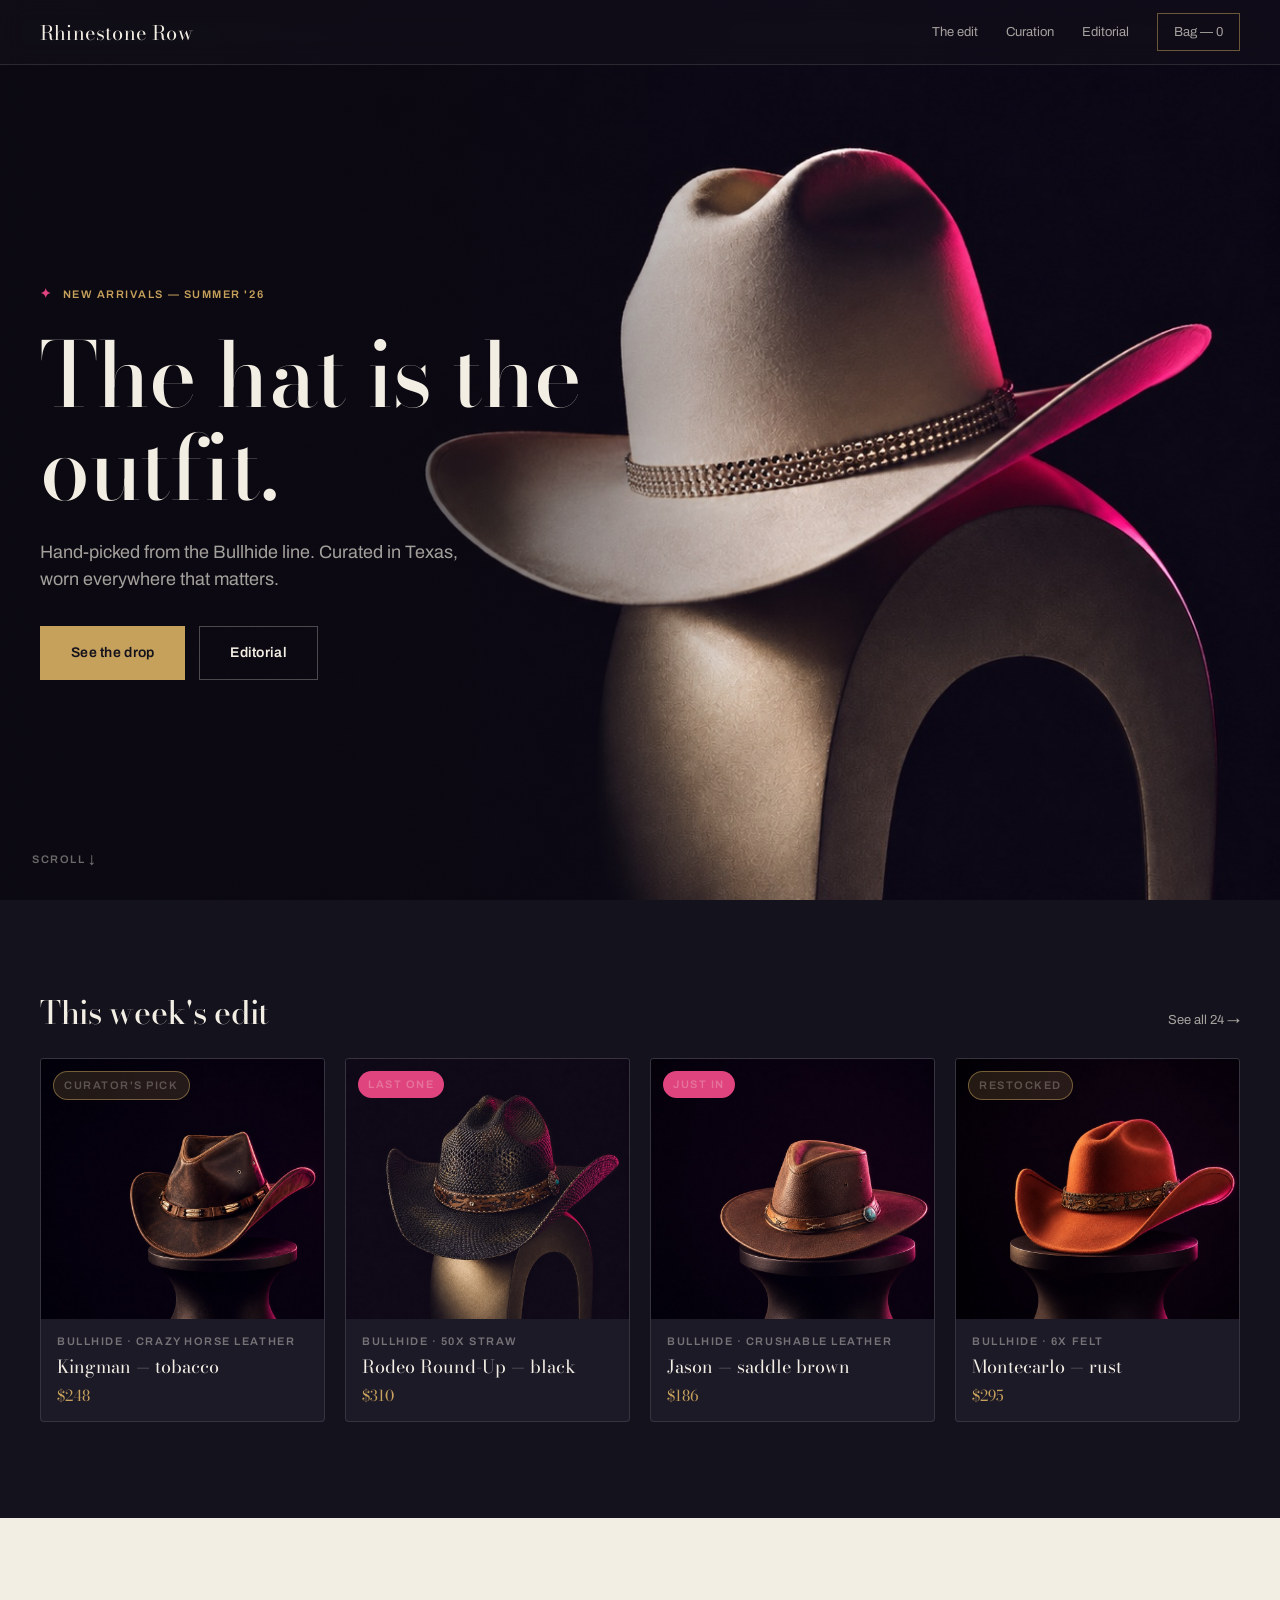
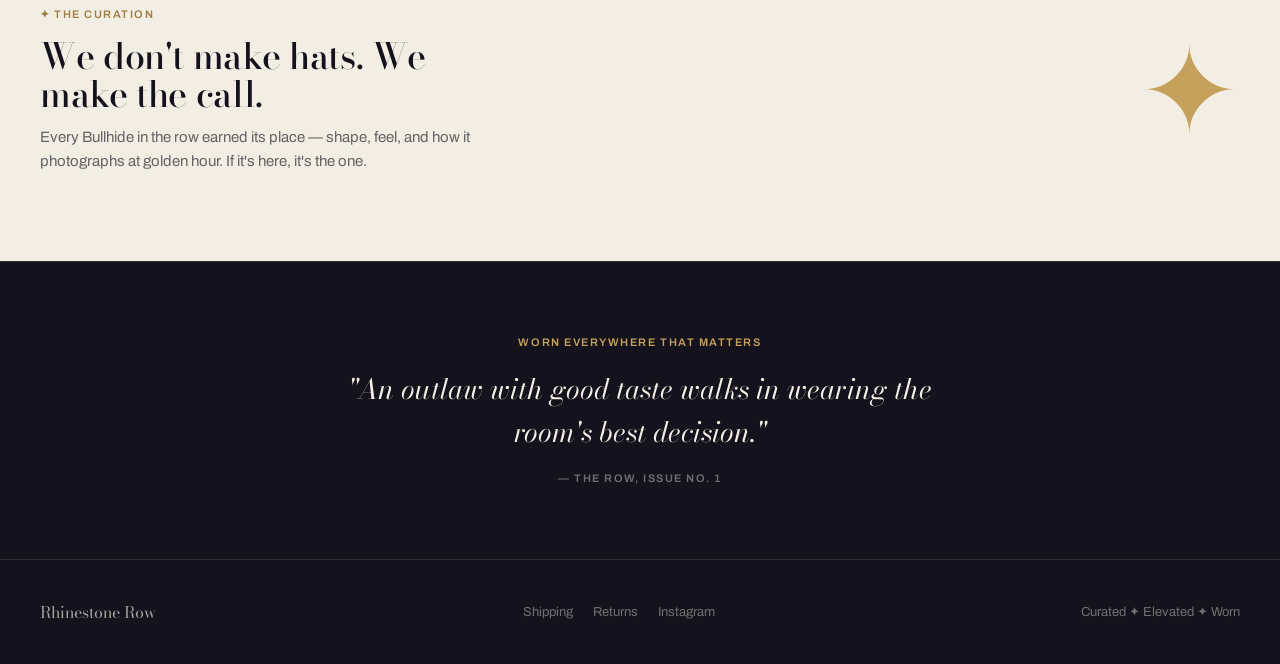
==== index.html @ 2b97e751 "Rhinestone Row landing — hero, catálogo y design system Co-Authored-By: Claude Opus 4.8 <noreply@ant" ====
<!DOCTYPE html>
<html lang="en">
<head>
<meta charset="UTF-8">
<meta name="viewport" content="width=device-width, initial-scale=1.0">
<title>Rhinestone Row — The hat is the outfit</title>
<link rel="stylesheet" href="styles.css">
<style>
/* ---------- Page layout ---------- */
.wrap{max-width:1200px;margin:0 auto;padding:0 32px}

/* ---------- Nav ---------- */
.nav{position:fixed;top:0;left:0;right:0;z-index:10;backdrop-filter:blur(12px);-webkit-backdrop-filter:blur(12px);background:rgba(20,18,28,.55);border-bottom:1px solid var(--border-subtle)}
.nav-inner{display:flex;align-items:center;justify-content:space-between;height:64px}
.nav-logo{font-family:var(--font-display);font-size:20px;color:var(--text-primary);letter-spacing:.01em}
.nav-logo:hover{opacity:1}
.nav-links{display:flex;gap:28px;align-items:center}
.nav-links a{font-family:var(--font-ui);font-size:var(--type-small);color:var(--text-secondary)}
.nav-links a:hover{color:var(--text-primary);opacity:1}
.nav-bag{font-family:var(--font-ui);font-size:var(--type-small);color:var(--champagne);border:1px solid var(--border-foil);padding:8px 16px;transition:background var(--dur-fast) var(--ease-out)}
.nav-bag:hover{background:rgba(198,161,91,.12);opacity:1}

/* ---------- Hero ---------- */
.hero{position:relative;min-height:100svh;display:flex;align-items:center;background:#0B0910 url('assets/hero.jpg') no-repeat right center / cover}
.hero::after{content:'';position:absolute;inset:0;background:linear-gradient(90deg,rgba(11,9,16,.88) 0%,rgba(11,9,16,.62) 34%,rgba(11,9,16,0) 62%)}
.hero-content{position:relative;z-index:1;display:flex;flex-direction:column;align-items:flex-start;gap:24px;padding-top:64px;max-width:640px}
.hero-eyebrow{color:var(--champagne);display:flex;align-items:center;gap:10px}
.hero-eyebrow .spark{color:var(--fuchsia);font-size:13px}
.hero h1{font-size:var(--type-hero);color:var(--pearl);max-width:560px}
.hero-dek{font-family:var(--font-ui);font-size:var(--type-lead);color:var(--text-secondary);max-width:420px;margin:0}
.hero-ctas{display:flex;gap:14px;margin-top:8px}
.hero-scroll{position:absolute;bottom:32px;left:32px;z-index:1;color:var(--text-tertiary);display:flex;align-items:center;gap:10px}

/* ---------- Buttons ---------- */
.btn{font-family:var(--font-ui);font-weight:var(--weight-ui-semibold);letter-spacing:.02em;cursor:pointer;border:1px solid transparent;border-radius:var(--radius-0);display:inline-flex;align-items:center;justify-content:center;gap:8px;padding:15px 30px;font-size:14px;transition:background var(--dur-fast) var(--ease-out),color var(--dur-fast) var(--ease-out),border-color var(--dur-fast) var(--ease-out)}
.btn-foil{background:var(--champagne);color:var(--ink)}
.btn-foil:hover{background:var(--champagne-bright);opacity:1;color:var(--ink)}
.btn-outline{background:transparent;color:var(--text-primary);border-color:var(--border-strong)}
.btn-outline:hover{border-color:var(--champagne);color:var(--champagne);opacity:1}

/* ---------- Edit / product grid ---------- */
.edit{padding-top:96px;padding-bottom:96px}
.edit-head{display:flex;align-items:baseline;justify-content:space-between;margin-bottom:28px}
.edit-head h2{font-size:var(--type-title);color:var(--pearl)}
.edit-head a{font-family:var(--font-ui);font-size:var(--type-small);color:var(--text-secondary)}
.grid{display:grid;grid-template-columns:repeat(4,1fr);gap:20px}
.card{background:var(--surface-raised);border:1px solid var(--border-subtle);border-radius:var(--radius-2);overflow:hidden;cursor:pointer;transition:border-color var(--dur-base) var(--ease-out),transform var(--dur-base) var(--ease-out)}
.card:hover{border-color:var(--border-foil)}
.card-img{height:260px;position:relative;display:flex;align-items:center;justify-content:center}
.card-img span{color:rgba(243,238,228,.28);font-size:var(--type-micro);letter-spacing:var(--tracking-caps);text-transform:uppercase}
.card-img img{position:absolute;inset:0;width:100%;height:100%;object-fit:cover}
.badge{position:absolute;top:12px;left:12px;font-family:var(--font-ui);font-size:10px;font-weight:var(--weight-ui-semibold);letter-spacing:var(--tracking-caps);text-transform:uppercase;padding:5px 10px;border-radius:var(--radius-pill)}
.badge-foil{background:rgba(198,161,91,.16);color:var(--champagne-bright);border:1px solid var(--border-foil)}
.badge-spark{background:var(--fuchsia);color:#fff}
.card-body{padding:14px 16px;display:flex;flex-direction:column;gap:3px}
.card-sub{color:var(--text-tertiary)}
.card-name{font-family:var(--font-display);font-size:18px;color:var(--pearl)}
.card-price{font-family:var(--font-display);font-size:15px;color:var(--text-accent)}

/* ---------- Curation (pearl) ---------- */
.curation{background:var(--pearl)}
.curation-inner{display:flex;justify-content:space-between;align-items:center;gap:48px;padding-top:88px;padding-bottom:88px}
.curation-copy{max-width:480px;display:flex;flex-direction:column;gap:14px}
.curation-copy .rr-caps{color:var(--champagne-deep)}
.curation-copy h2{font-size:36px;color:var(--ink)}
.curation-copy p{color:rgba(20,18,28,.64);margin:0}
.curation-spark{font-family:var(--font-display);font-size:120px;color:var(--champagne);line-height:1}

/* ---------- Editorial band ---------- */
.band{border-top:1px solid var(--border-subtle);border-bottom:1px solid var(--border-subtle)}
.band-inner{padding-top:72px;padding-bottom:72px;display:flex;flex-direction:column;align-items:center;gap:16px;text-align:center}
.band blockquote{font-family:var(--font-display);font-size:28px;font-style:italic;color:var(--pearl);margin:0;max-width:640px}
.band cite{font-style:normal}

/* ---------- Footer ---------- */
.footer-inner{padding-top:40px;padding-bottom:40px;display:flex;justify-content:space-between;align-items:center;font-size:var(--type-small);color:var(--text-tertiary)}
.footer-logo{font-family:var(--font-display);font-size:16px;color:var(--text-secondary)}
.footer-links{display:flex;gap:20px}
.footer-links a{color:var(--text-tertiary)}
.footer-links a:hover{color:var(--text-secondary)}

/* ---------- Responsive ---------- */
@media (max-width:900px){
  .grid{grid-template-columns:repeat(2,1fr)}
  .nav-links{display:none}
  .curation-inner{flex-direction:column;align-items:flex-start}
  .curation-spark{font-size:72px}
  .hero{background-position:72% center}
  .hero::after{background:linear-gradient(180deg,rgba(11,9,16,.3) 0%,rgba(11,9,16,.82) 70%)}
  .hero-content{justify-content:flex-end}
}
@media (max-width:560px){
  .grid{grid-template-columns:1fr}
  .hero-ctas{flex-direction:column;align-items:stretch;width:100%}
}
</style>
</head>
<body>

<nav class="nav">
  <div class="wrap nav-inner">
    <a href="#" class="nav-logo">Rhinestone Row</a>
    <div class="nav-links">
      <a href="#edit">The edit</a>
      <a href="#curation">Curation</a>
      <a href="#">Editorial</a>
      <a href="#" class="nav-bag">Bag — 0</a>
    </div>
  </div>
</nav>

<header class="hero">
  <div class="wrap" style="width:100%">
    <div class="hero-content">
      <span class="rr-caps hero-eyebrow"><span class="spark">✦</span> New arrivals — summer '26</span>
      <h1>The hat is the outfit.</h1>
      <p class="hero-dek">Hand-picked from the Bullhide line. Curated in Texas, worn everywhere that matters.</p>
      <div class="hero-ctas">
        <a href="#edit" class="btn btn-foil">See the drop</a>
        <a href="#" class="btn btn-outline">Editorial</a>
      </div>
    </div>
  </div>
  <span class="rr-caps hero-scroll">Scroll ↓</span>
</header>

<section class="edit wrap" id="edit">
  <div class="edit-head">
    <h2>This week's edit</h2>
    <a href="#">See all 24 →</a>
  </div>
  <div class="grid">
    <article class="card">
      <div class="card-img" style="background:#0B0910">
        <img src="assets/hat-leather-distressed.jpg" alt="Distressed brown leather cowboy hat with bone bead band">
        <span class="badge badge-foil">Curator's pick</span>
      </div>
      <div class="card-body">
        <span class="rr-caps card-sub">Bullhide · crazy horse leather</span>
        <span class="card-name">Kingman — tobacco</span>
        <span class="card-price">$248</span>
      </div>
    </article>
    <article class="card">
      <div class="card-img" style="background:#0B0910">
        <img src="assets/hat-straw-black.jpg" alt="Black straw cowboy hat with tooled leather band and turquoise concho">
        <span class="badge badge-spark">Last one</span>
      </div>
      <div class="card-body">
        <span class="rr-caps card-sub">Bullhide · 50X straw</span>
        <span class="card-name">Rodeo Round-Up — black</span>
        <span class="card-price">$310</span>
      </div>
    </article>
    <article class="card">
      <div class="card-img" style="background:#0B0910">
        <img src="assets/hat-leather-saddle.jpg" alt="Saddle brown leather hat with turquoise concho band">
        <span class="badge badge-spark">Just in</span>
      </div>
      <div class="card-body">
        <span class="rr-caps card-sub">Bullhide · crushable leather</span>
        <span class="card-name">Jason — saddle brown</span>
        <span class="card-price">$186</span>
      </div>
    </article>
    <article class="card">
      <div class="card-img" style="background:#0B0910">
        <img src="assets/hat-felt-rust.jpg" alt="Rust felt cowboy hat with ornate studded band">
        <span class="badge badge-foil">Restocked</span>
      </div>
      <div class="card-body">
        <span class="rr-caps card-sub">Bullhide · 6X felt</span>
        <span class="card-name">Montecarlo — rust</span>
        <span class="card-price">$295</span>
      </div>
    </article>
  </div>
</section>

<section class="curation rr-light" id="curation">
  <div class="wrap curation-inner">
    <div class="curation-copy">
      <span class="rr-caps">✦ The curation</span>
      <h2>We don't make hats. We make the call.</h2>
      <p>Every Bullhide in the row earned its place — shape, feel, and how it photographs at golden hour. If it's here, it's the one.</p>
    </div>
    <span class="curation-spark">✦</span>
  </div>
</section>

<section class="band">
  <div class="wrap band-inner">
    <span class="rr-caps" style="color:var(--champagne)">Worn everywhere that matters</span>
    <blockquote>"An outlaw with good taste walks in wearing the room's best decision."</blockquote>
    <cite class="rr-caps" style="color:var(--text-tertiary)">— The Row, issue no. 1</cite>
  </div>
</section>

<footer>
  <div class="wrap footer-inner">
    <span class="footer-logo">Rhinestone Row</span>
    <div class="footer-links">
      <a href="#">Shipping</a>
      <a href="#">Returns</a>
      <a href="#">Instagram</a>
    </div>
    <span>Curated ✦ Elevated ✦ Worn</span>
  </div>
</footer>

</body>
</html>
---- styles.css ----
@import url('tokens/fonts.css');
@import url('tokens/colors.css');
@import url('tokens/typography.css');
@import url('tokens/layout.css');
@import url('tokens/base.css');
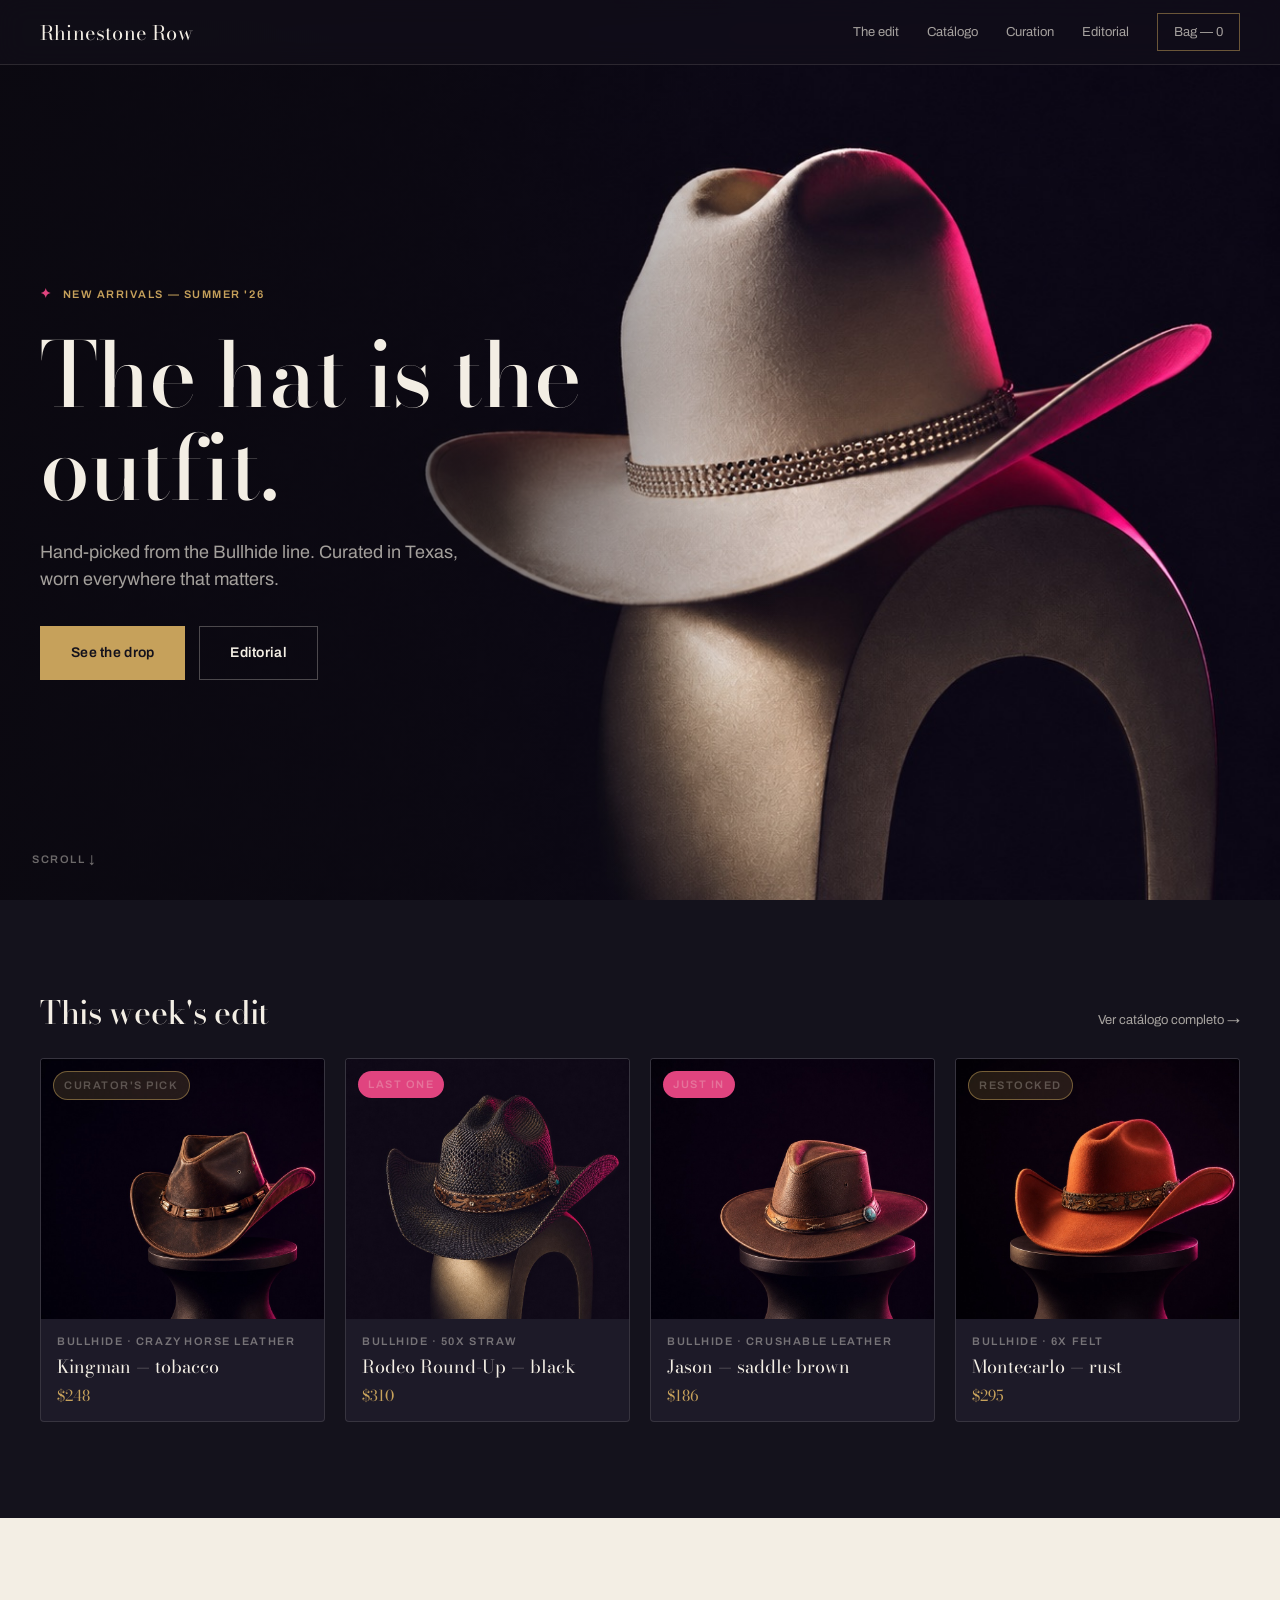
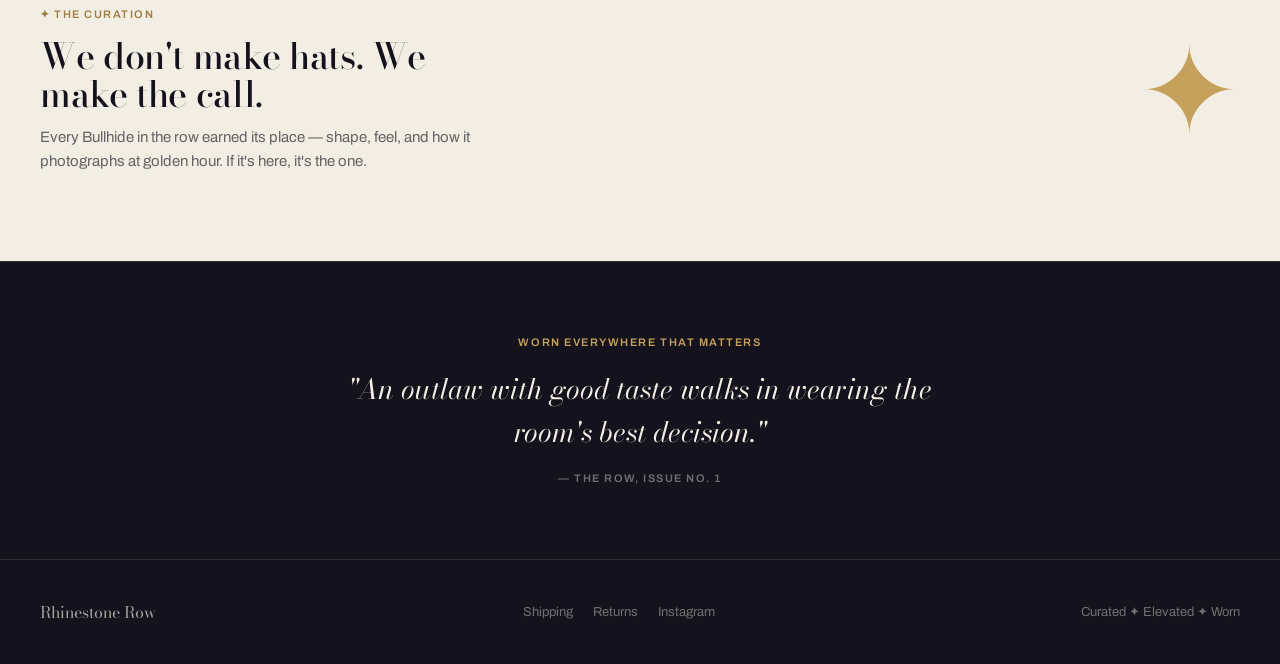
==== commit 3db22f7f: "Catálogo temporal desde Supabase + enlace en el home - catalogo.html: preview de 249 sombreros (Bull" ====
--- a/index.html
+++ b/index.html
@@ -102,6 +102,7 @@
     <a href="#" class="nav-logo">Rhinestone Row</a>
     <div class="nav-links">
       <a href="#edit">The edit</a>
+      <a href="catalogo.html">Catálogo</a>
       <a href="#curation">Curation</a>
       <a href="#">Editorial</a>
       <a href="#" class="nav-bag">Bag — 0</a>
@@ -127,7 +128,7 @@
 <section class="edit wrap" id="edit">
   <div class="edit-head">
     <h2>This week's edit</h2>
-    <a href="#">See all 24 →</a>
+    <a href="catalogo.html">Ver catálogo completo →</a>
   </div>
   <div class="grid">
     <article class="card">
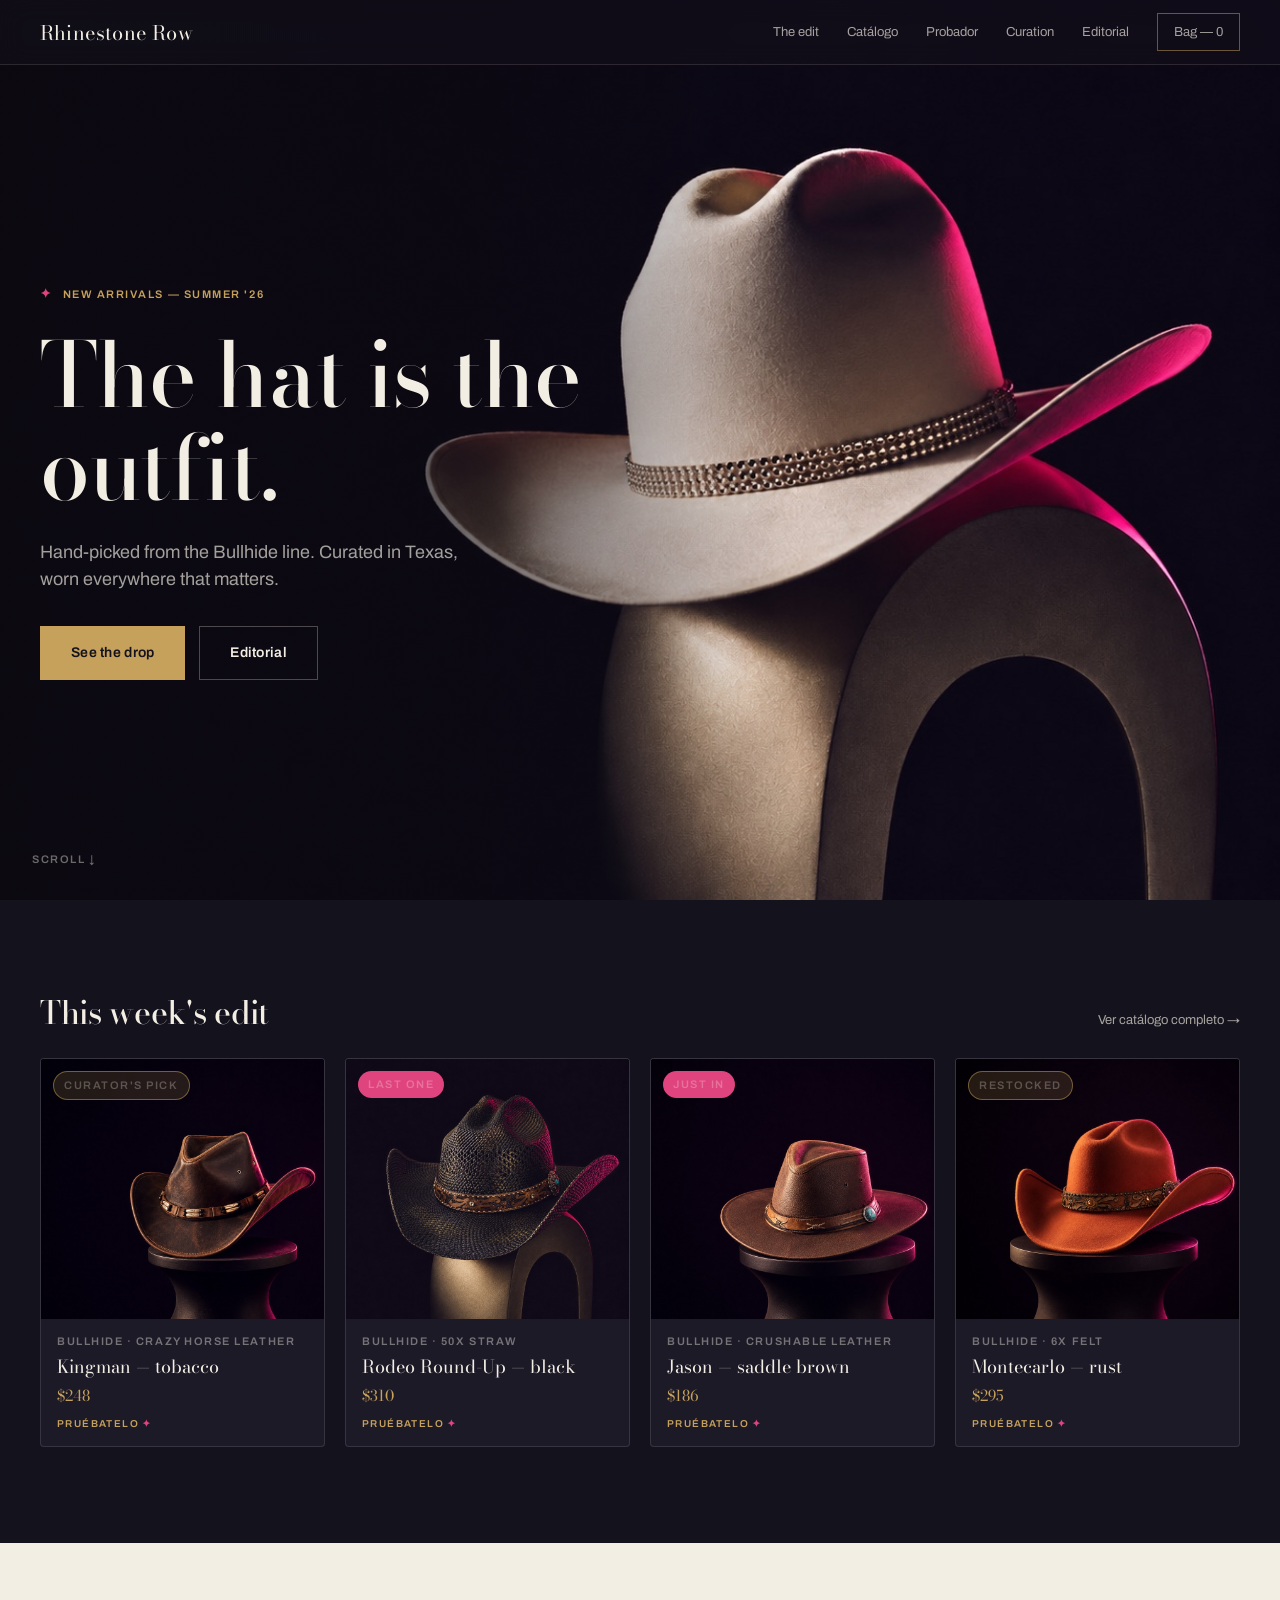
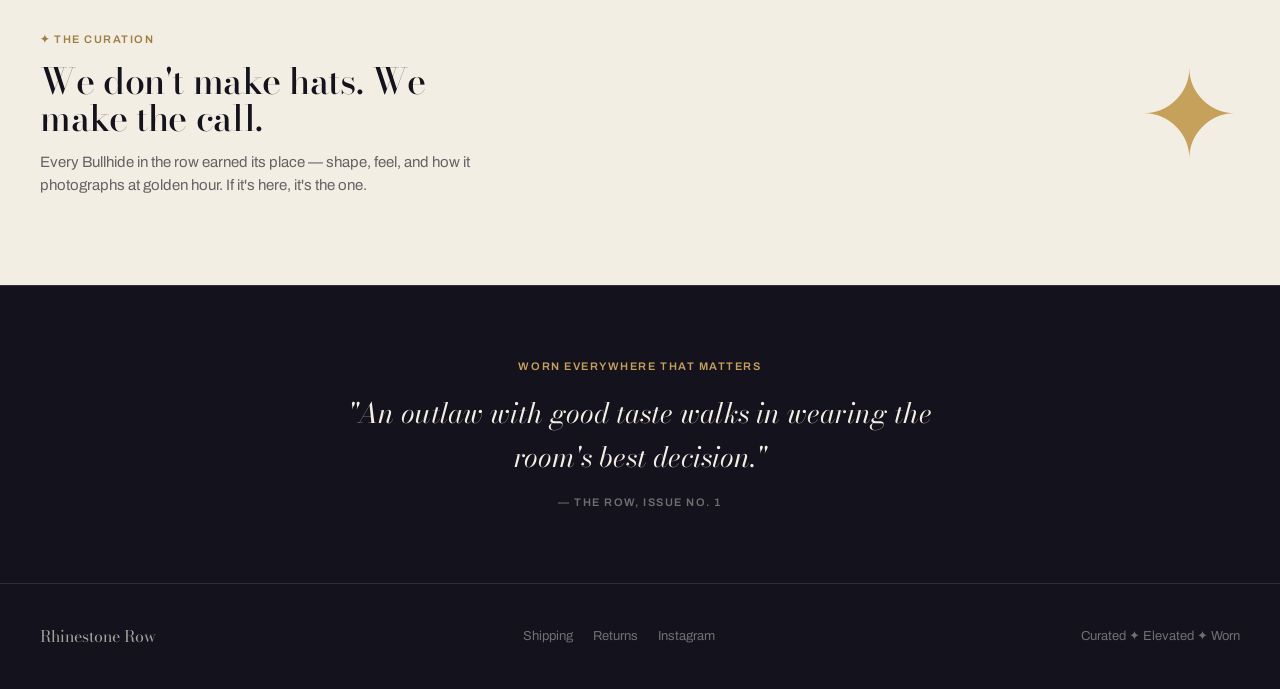
==== commit bad0096a: "Probador virtual de sombreros: AR en vivo con MediaPipe + modo foto - probador.html: cámara en vivo " ====
--- a/index.html
+++ b/index.html
@@ -19,6 +19,8 @@
 .nav-links a:hover{color:var(--text-primary);opacity:1}
 .nav-bag{font-family:var(--font-ui);font-size:var(--type-small);color:var(--champagne);border:1px solid var(--border-foil);padding:8px 16px;transition:background var(--dur-fast) var(--ease-out)}
 .nav-bag:hover{background:rgba(198,161,91,.12);opacity:1}
+.nav-cat-mobile{display:none;font-family:var(--font-ui);font-size:var(--type-small);font-weight:var(--weight-ui-semibold);letter-spacing:.02em;color:var(--champagne);border:1px solid var(--border-foil);padding:8px 16px}
+.nav-cat-mobile:hover{opacity:1;color:var(--champagne)}
 
 /* ---------- Hero ---------- */
 .hero{position:relative;min-height:100svh;display:flex;align-items:center;background:#0B0910 url('assets/hero.jpg') no-repeat right center / cover}
@@ -56,6 +58,9 @@
 .card-sub{color:var(--text-tertiary)}
 .card-name{font-family:var(--font-display);font-size:18px;color:var(--pearl)}
 .card-price{font-family:var(--font-display);font-size:15px;color:var(--text-accent)}
+.card-tryon{font-family:var(--font-ui);font-size:10px;font-weight:var(--weight-ui-semibold);letter-spacing:var(--tracking-caps);text-transform:uppercase;color:var(--text-accent);margin-top:6px}
+.card-tryon:hover{color:var(--champagne-bright);opacity:1}
+.card-tryon .spark{color:var(--fuchsia)}
 
 /* ---------- Curation (pearl) ---------- */
 .curation{background:var(--pearl)}
@@ -83,6 +88,7 @@
 @media (max-width:900px){
   .grid{grid-template-columns:repeat(2,1fr)}
   .nav-links{display:none}
+  .nav-cat-mobile{display:inline-flex}
   .curation-inner{flex-direction:column;align-items:flex-start}
   .curation-spark{font-size:72px}
   .hero{background-position:72% center}
@@ -103,10 +109,12 @@
     <div class="nav-links">
       <a href="#edit">The edit</a>
       <a href="catalogo.html">Catálogo</a>
+      <a href="probador.html">Probador</a>
       <a href="#curation">Curation</a>
       <a href="#">Editorial</a>
       <a href="#" class="nav-bag">Bag — 0</a>
     </div>
+    <a href="catalogo.html" class="nav-cat-mobile">Catálogo</a>
   </div>
 </nav>
 
@@ -140,6 +148,7 @@
         <span class="rr-caps card-sub">Bullhide · crazy horse leather</span>
         <span class="card-name">Kingman — tobacco</span>
         <span class="card-price">$248</span>
+        <a class="card-tryon" href="probador.html?hat=leather-distressed">Pruébatelo <span class="spark">✦</span></a>
       </div>
     </article>
     <article class="card">
@@ -151,6 +160,7 @@
         <span class="rr-caps card-sub">Bullhide · 50X straw</span>
         <span class="card-name">Rodeo Round-Up — black</span>
         <span class="card-price">$310</span>
+        <a class="card-tryon" href="probador.html?hat=straw-black">Pruébatelo <span class="spark">✦</span></a>
       </div>
     </article>
     <article class="card">
@@ -162,6 +172,7 @@
         <span class="rr-caps card-sub">Bullhide · crushable leather</span>
         <span class="card-name">Jason — saddle brown</span>
         <span class="card-price">$186</span>
+        <a class="card-tryon" href="probador.html?hat=leather-saddle">Pruébatelo <span class="spark">✦</span></a>
       </div>
     </article>
     <article class="card">
@@ -173,6 +184,7 @@
         <span class="rr-caps card-sub">Bullhide · 6X felt</span>
         <span class="card-name">Montecarlo — rust</span>
         <span class="card-price">$295</span>
+        <a class="card-tryon" href="probador.html?hat=felt-rust">Pruébatelo <span class="spark">✦</span></a>
       </div>
     </article>
   </div>
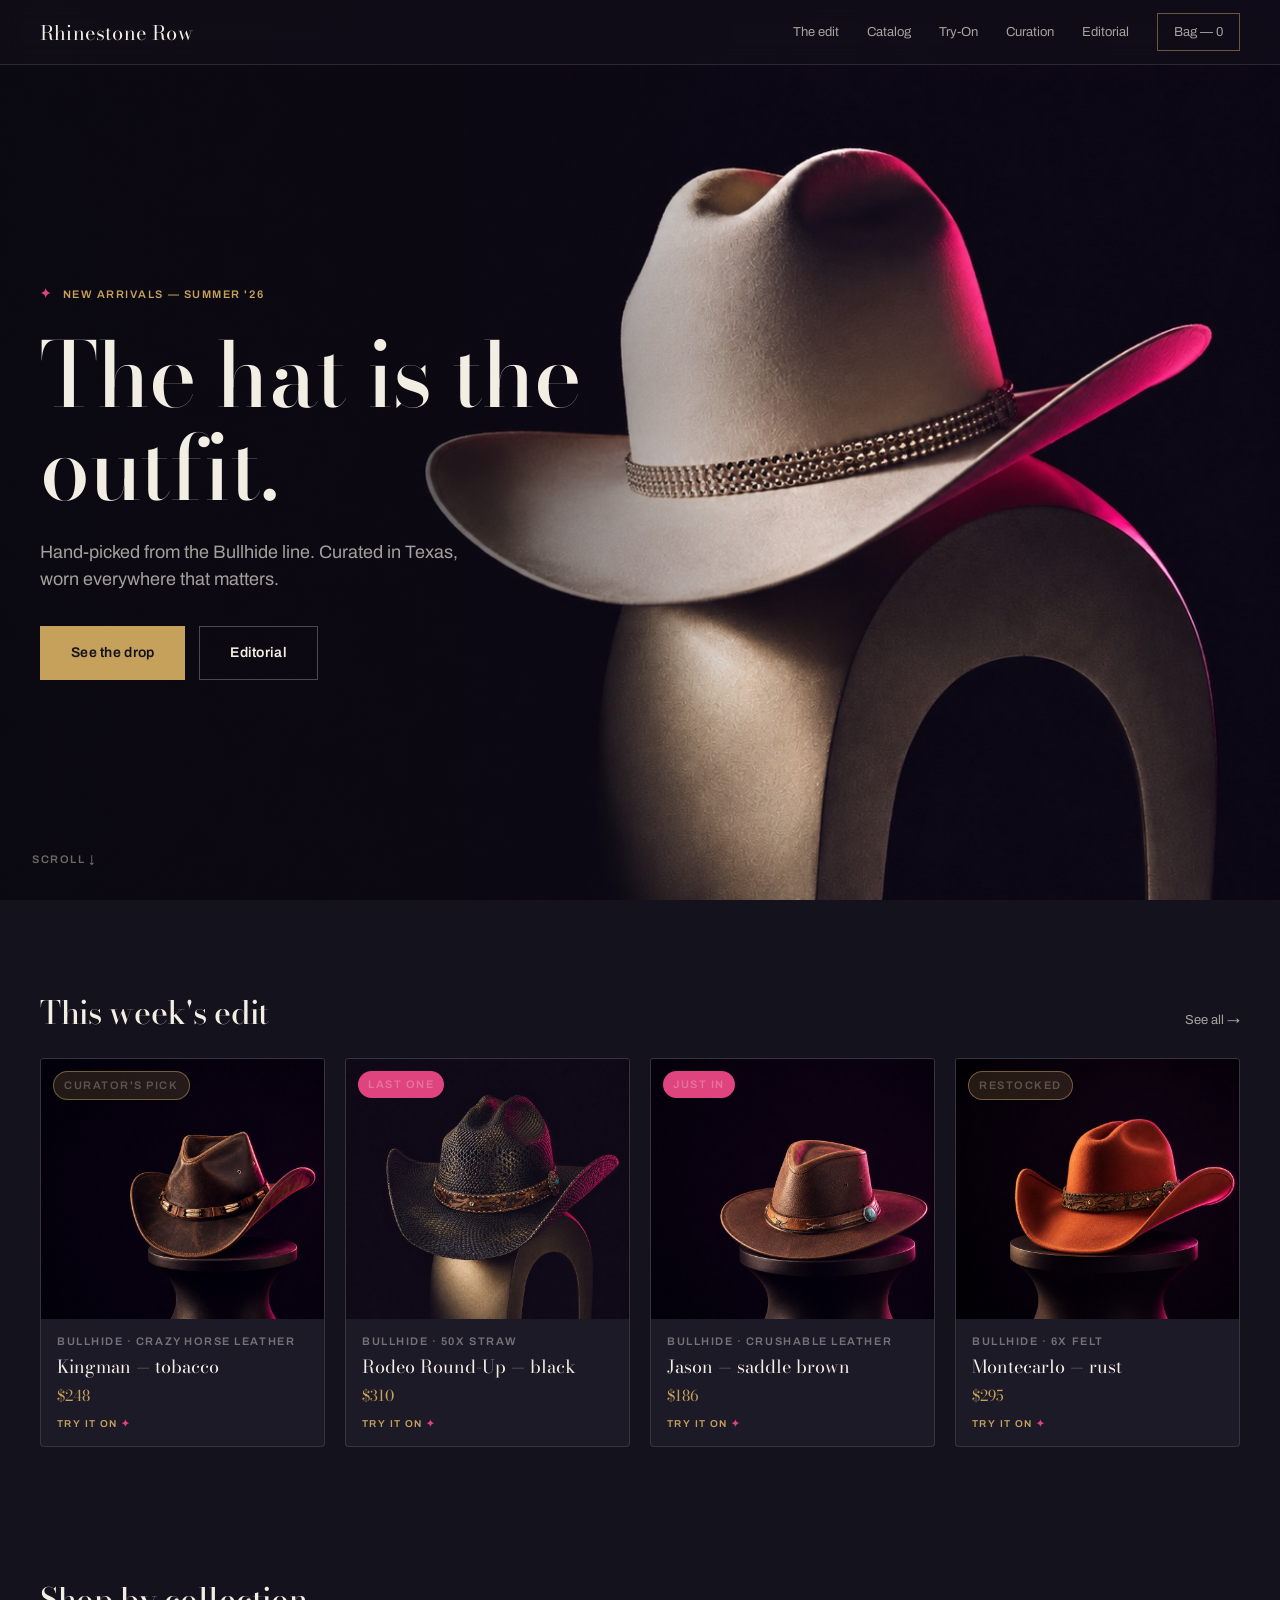
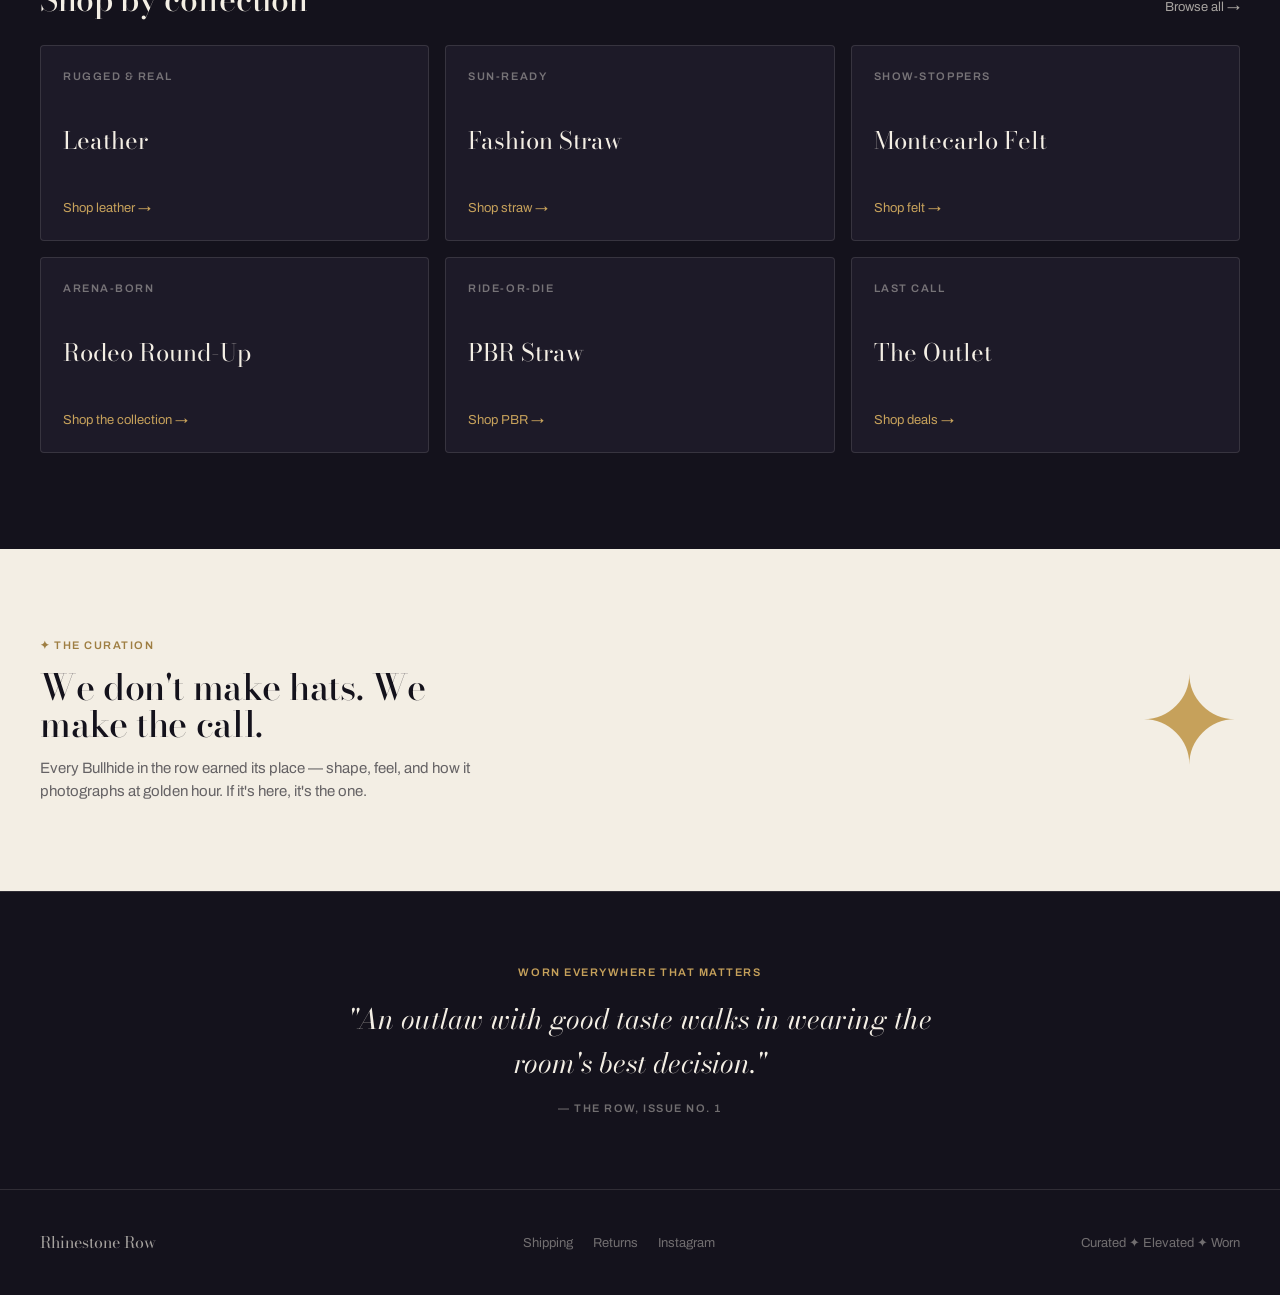
==== commit f7573f43: "Reorg: English-only, home category menu, AI-only try-on (AR hidden) - index.html: 'Shop by collectio" ====
--- a/index.html
+++ b/index.html
@@ -62,6 +62,21 @@
 .card-tryon:hover{color:var(--champagne-bright);opacity:1}
 .card-tryon .spark{color:var(--fuchsia)}
 
+/* ---------- Collections (category menu) ---------- */
+.collections{padding-top:40px;padding-bottom:96px}
+.collections-head{display:flex;align-items:baseline;justify-content:space-between;margin-bottom:28px}
+.collections-head h2{font-size:var(--type-title);color:var(--pearl)}
+.collections-head a{font-family:var(--font-ui);font-size:var(--type-small);color:var(--text-secondary)}
+.collections-head a:hover{color:var(--champagne);opacity:1}
+.col-grid{display:grid;grid-template-columns:repeat(3,1fr);gap:16px}
+.col-tile{position:relative;display:flex;flex-direction:column;justify-content:space-between;gap:32px;min-height:150px;padding:22px 22px;background:var(--surface-raised);border:1px solid var(--border-subtle);border-radius:var(--radius-2);transition:border-color var(--dur-base) var(--ease-out),background var(--dur-base) var(--ease-out)}
+.col-tile:hover{border-color:var(--border-foil);background:var(--surface-overlay);opacity:1}
+.col-tile .rr-caps{color:var(--text-tertiary)}
+.col-tile-name{font-family:var(--font-display);font-size:24px;color:var(--pearl);line-height:1.1}
+.col-tile-arrow{font-family:var(--font-ui);font-size:var(--type-small);color:var(--champagne);align-self:flex-start}
+@media (max-width:900px){.col-grid{grid-template-columns:repeat(2,1fr)}}
+@media (max-width:560px){.col-grid{grid-template-columns:1fr}}
+
 /* ---------- Curation (pearl) ---------- */
 .curation{background:var(--pearl)}
 .curation-inner{display:flex;justify-content:space-between;align-items:center;gap:48px;padding-top:88px;padding-bottom:88px}
@@ -108,13 +123,13 @@
     <a href="#" class="nav-logo">Rhinestone Row</a>
     <div class="nav-links">
       <a href="#edit">The edit</a>
-      <a href="catalogo.html">Catálogo</a>
-      <a href="probador.html">Probador</a>
+      <a href="catalogo.html">Catalog</a>
+      <a href="probador.html">Try-On</a>
       <a href="#curation">Curation</a>
       <a href="#">Editorial</a>
       <a href="#" class="nav-bag">Bag — 0</a>
     </div>
-    <a href="catalogo.html" class="nav-cat-mobile">Catálogo</a>
+    <a href="catalogo.html" class="nav-cat-mobile">Catalog</a>
   </div>
 </nav>
 
@@ -136,7 +151,7 @@
 <section class="edit wrap" id="edit">
   <div class="edit-head">
     <h2>This week's edit</h2>
-    <a href="catalogo.html">Ver catálogo completo →</a>
+    <a href="catalogo.html">See all →</a>
   </div>
   <div class="grid">
     <article class="card">
@@ -148,7 +163,7 @@
         <span class="rr-caps card-sub">Bullhide · crazy horse leather</span>
         <span class="card-name">Kingman — tobacco</span>
         <span class="card-price">$248</span>
-        <a class="card-tryon" href="probador.html?hat=leather-distressed">Pruébatelo <span class="spark">✦</span></a>
+        <a class="card-tryon" href="probador.html?hat=leather-distressed">Try it on <span class="spark">✦</span></a>
       </div>
     </article>
     <article class="card">
@@ -160,7 +175,7 @@
         <span class="rr-caps card-sub">Bullhide · 50X straw</span>
         <span class="card-name">Rodeo Round-Up — black</span>
         <span class="card-price">$310</span>
-        <a class="card-tryon" href="probador.html?hat=straw-black">Pruébatelo <span class="spark">✦</span></a>
+        <a class="card-tryon" href="probador.html?hat=straw-black">Try it on <span class="spark">✦</span></a>
       </div>
     </article>
     <article class="card">
@@ -172,7 +187,7 @@
         <span class="rr-caps card-sub">Bullhide · crushable leather</span>
         <span class="card-name">Jason — saddle brown</span>
         <span class="card-price">$186</span>
-        <a class="card-tryon" href="probador.html?hat=leather-saddle">Pruébatelo <span class="spark">✦</span></a>
+        <a class="card-tryon" href="probador.html?hat=leather-saddle">Try it on <span class="spark">✦</span></a>
       </div>
     </article>
     <article class="card">
@@ -184,9 +199,48 @@
         <span class="rr-caps card-sub">Bullhide · 6X felt</span>
         <span class="card-name">Montecarlo — rust</span>
         <span class="card-price">$295</span>
-        <a class="card-tryon" href="probador.html?hat=felt-rust">Pruébatelo <span class="spark">✦</span></a>
-      </div>
-    </article>
+        <a class="card-tryon" href="probador.html?hat=felt-rust">Try it on <span class="spark">✦</span></a>
+      </div>
+    </article>
+  </div>
+</section>
+
+<section class="collections wrap" id="collections">
+  <div class="collections-head">
+    <h2>Shop by collection</h2>
+    <a href="catalogo.html">Browse all →</a>
+  </div>
+  <div class="col-grid">
+    <a class="col-tile" href="catalogo.html?cat=Leather">
+      <span class="rr-caps">Rugged &amp; real</span>
+      <span class="col-tile-name">Leather</span>
+      <span class="col-tile-arrow">Shop leather →</span>
+    </a>
+    <a class="col-tile" href="catalogo.html?cat=Fashion%20Straw%20Collection">
+      <span class="rr-caps">Sun-ready</span>
+      <span class="col-tile-name">Fashion Straw</span>
+      <span class="col-tile-arrow">Shop straw →</span>
+    </a>
+    <a class="col-tile" href="catalogo.html?cat=Montecarlo%20Felt%20Hats">
+      <span class="rr-caps">Show-stoppers</span>
+      <span class="col-tile-name">Montecarlo Felt</span>
+      <span class="col-tile-arrow">Shop felt →</span>
+    </a>
+    <a class="col-tile" href="catalogo.html?cat=Rodeo%20Round%20Up%20Felt%20Collection">
+      <span class="rr-caps">Arena-born</span>
+      <span class="col-tile-name">Rodeo Round-Up</span>
+      <span class="col-tile-arrow">Shop the collection →</span>
+    </a>
+    <a class="col-tile" href="catalogo.html?cat=PBR%20Straw%20Hats">
+      <span class="rr-caps">Ride-or-die</span>
+      <span class="col-tile-name">PBR Straw</span>
+      <span class="col-tile-arrow">Shop PBR →</span>
+    </a>
+    <a class="col-tile" href="catalogo.html?cat=Closeout">
+      <span class="rr-caps">Last call</span>
+      <span class="col-tile-name">The Outlet</span>
+      <span class="col-tile-arrow">Shop deals →</span>
+    </a>
   </div>
 </section>
 
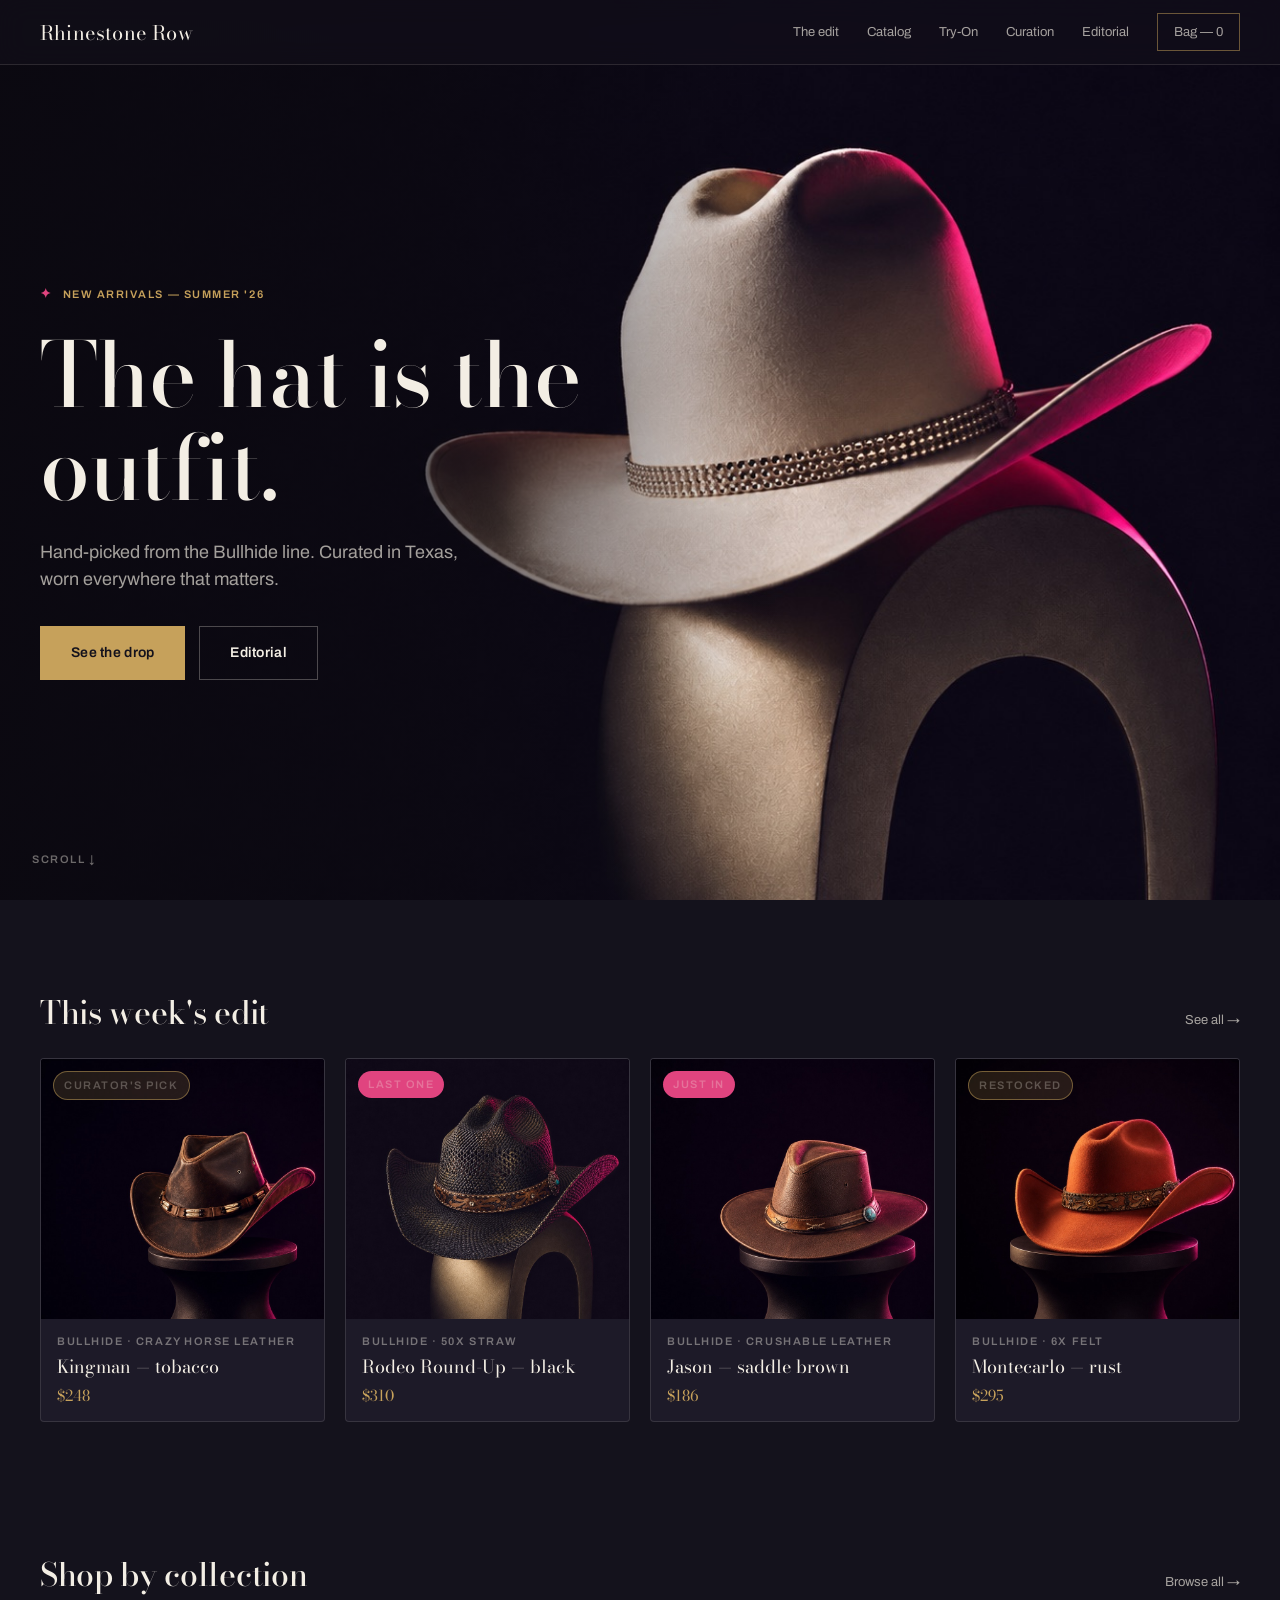
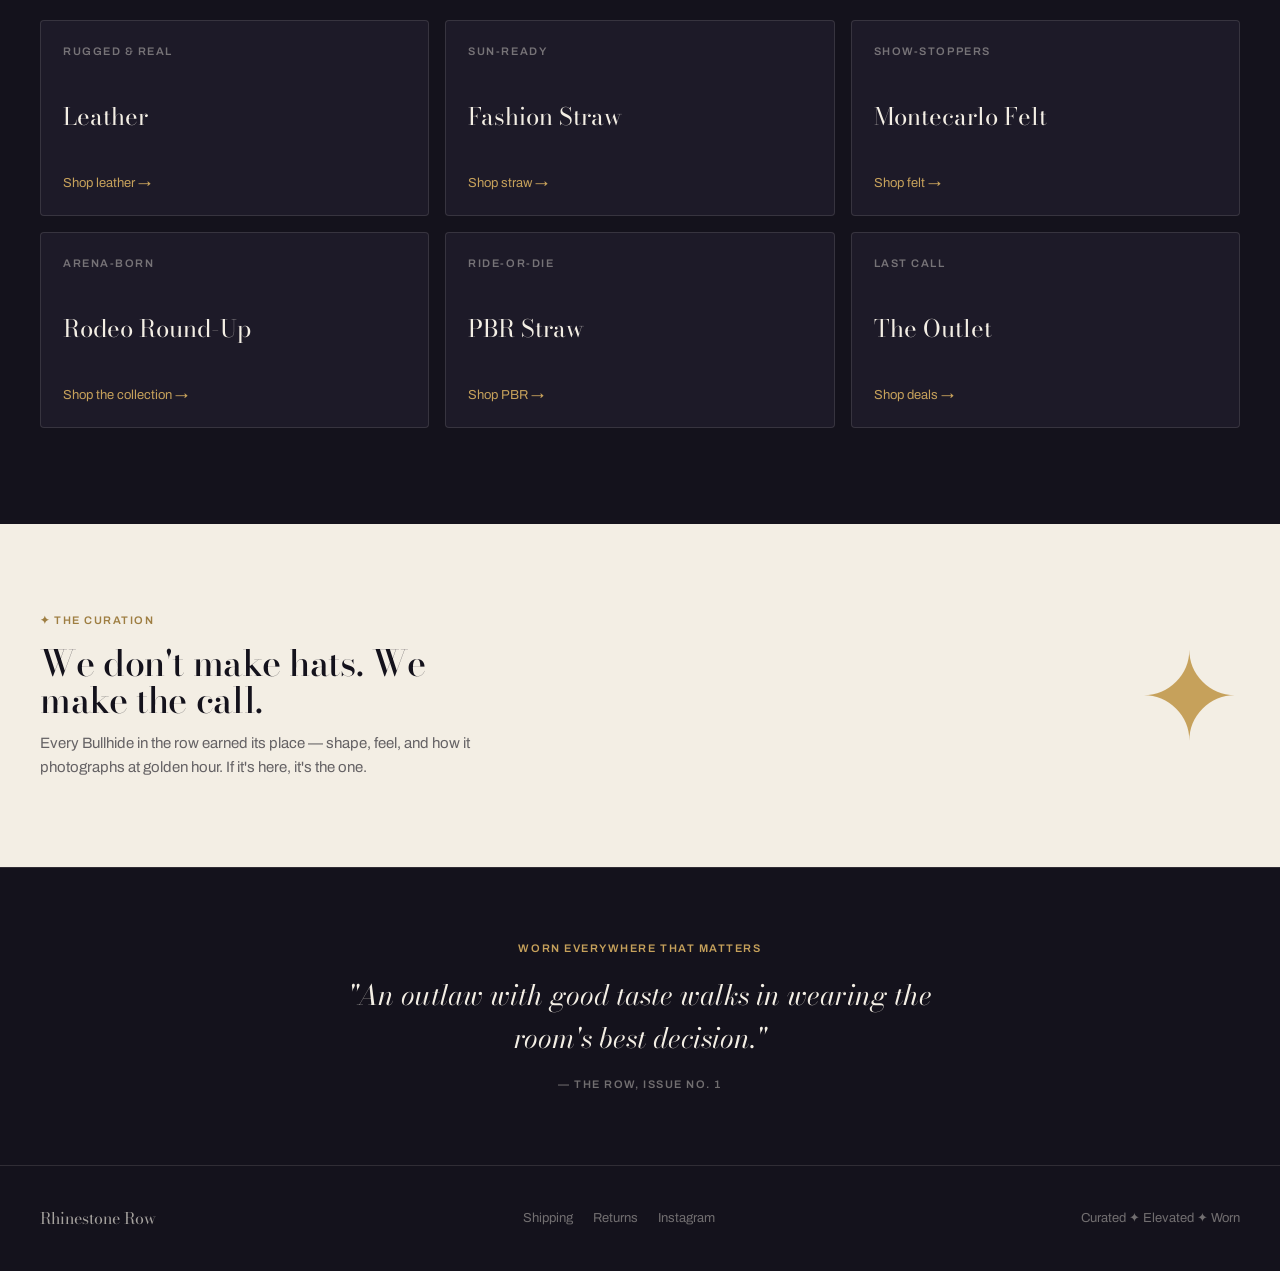
==== commit 89d908bd: "Fitting room fed only by the catalog Remove 'Try it on' links from the home edit cards and drop the " ====
--- a/index.html
+++ b/index.html
@@ -21,6 +21,10 @@
 .nav-bag:hover{background:rgba(198,161,91,.12);opacity:1}
 .nav-cat-mobile{display:none;font-family:var(--font-ui);font-size:var(--type-small);font-weight:var(--weight-ui-semibold);letter-spacing:.02em;color:var(--champagne);border:1px solid var(--border-foil);padding:8px 16px}
 .nav-cat-mobile:hover{opacity:1;color:var(--champagne)}
+.nav-tryon{white-space:nowrap}
+.nav-tryon.has-picks{color:var(--champagne)}
+.nav-badge{min-width:19px;height:19px;padding:0 5px;border-radius:var(--radius-pill);background:var(--champagne);color:var(--ink);font-family:var(--font-ui);font-size:11px;font-weight:var(--weight-ui-semibold);line-height:1;vertical-align:middle;margin-left:2px;display:none;align-items:center;justify-content:center}
+.nav-tryon.has-picks .nav-badge{display:inline-flex}
 
 /* ---------- Hero ---------- */
 .hero{position:relative;min-height:100svh;display:flex;align-items:center;background:#0B0910 url('assets/hero.jpg') no-repeat right center / cover}
@@ -124,7 +128,7 @@
     <div class="nav-links">
       <a href="#edit">The edit</a>
       <a href="catalogo.html">Catalog</a>
-      <a href="probador.html">Try-On</a>
+      <a href="probador.html" class="nav-tryon">Try-On <span class="nav-badge">0</span></a>
       <a href="#curation">Curation</a>
       <a href="#">Editorial</a>
       <a href="#" class="nav-bag">Bag — 0</a>
@@ -163,7 +167,6 @@
         <span class="rr-caps card-sub">Bullhide · crazy horse leather</span>
         <span class="card-name">Kingman — tobacco</span>
         <span class="card-price">$248</span>
-        <a class="card-tryon" href="probador.html?hat=leather-distressed">Try it on <span class="spark">✦</span></a>
       </div>
     </article>
     <article class="card">
@@ -175,7 +178,6 @@
         <span class="rr-caps card-sub">Bullhide · 50X straw</span>
         <span class="card-name">Rodeo Round-Up — black</span>
         <span class="card-price">$310</span>
-        <a class="card-tryon" href="probador.html?hat=straw-black">Try it on <span class="spark">✦</span></a>
       </div>
     </article>
     <article class="card">
@@ -187,7 +189,6 @@
         <span class="rr-caps card-sub">Bullhide · crushable leather</span>
         <span class="card-name">Jason — saddle brown</span>
         <span class="card-price">$186</span>
-        <a class="card-tryon" href="probador.html?hat=leather-saddle">Try it on <span class="spark">✦</span></a>
       </div>
     </article>
     <article class="card">
@@ -199,7 +200,6 @@
         <span class="rr-caps card-sub">Bullhide · 6X felt</span>
         <span class="card-name">Montecarlo — rust</span>
         <span class="card-price">$295</span>
-        <a class="card-tryon" href="probador.html?hat=felt-rust">Try it on <span class="spark">✦</span></a>
       </div>
     </article>
   </div>
@@ -275,5 +275,18 @@
   </div>
 </footer>
 
+<script>
+/* Light up the Try-On nav with the count of hats waiting in the fitting room */
+(function(){
+  var n = 0;
+  try { n = (JSON.parse(sessionStorage.getItem('rr_tryon_selection') || '[]') || []).length; } catch (e) {}
+  document.querySelectorAll('.nav-tryon').forEach(function(link){
+    link.classList.toggle('has-picks', n > 0);
+    var b = link.querySelector('.nav-badge');
+    if (b) b.textContent = n;
+  });
+})();
+</script>
+
 </body>
 </html>
